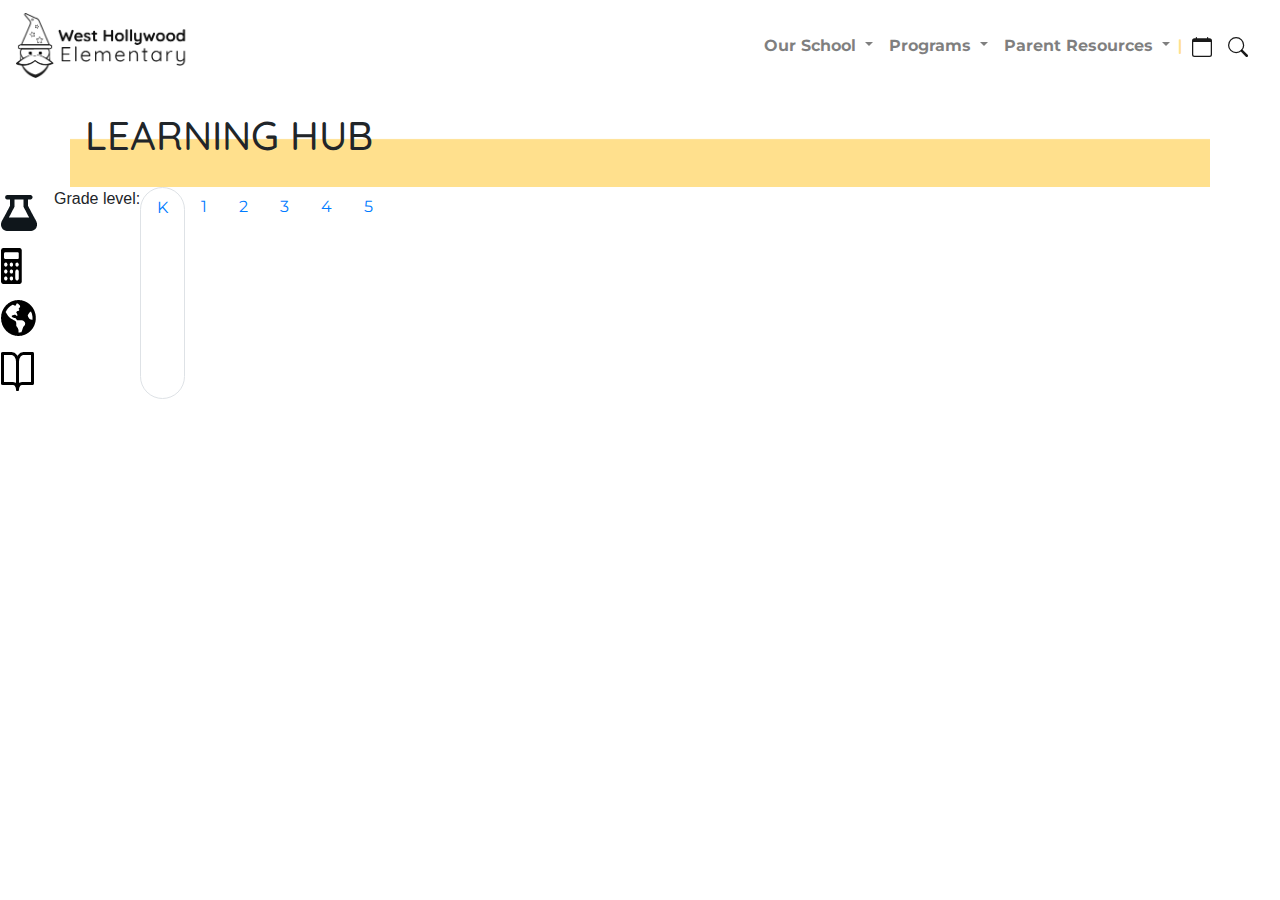
==== learninghub.html @ 89712e43 "learning hub test" ====
<!DOCTYPE html>
<html lang="en">
<head>
    <meta charset="UTF-8">
    <meta name="viewport" content="width=device-width, initial-scale=1.0">
    <link rel="stylesheet" href="css/learninghub.css">
    <link rel="stylesheet" href="https://stackpath.bootstrapcdn.com/bootstrap/4.5.2/css/bootstrap.min.css" integrity="sha384-JcKb8q3iqJ61gNV9KGb8thSsNjpSL0n8PARn9HuZOnIxN0hoP+VmmDGMN5t9UJ0Z" crossorigin="anonymous">
    <link href="https://fonts.googleapis.com/css2?family=Montserrat:ital,wght@0,300;0,400;0,500;0,600;0,700;1,300;1,400;1,500;1,600;1,700&family=Quicksand:wght@300;400;500;600;700&display=swap" rel="stylesheet">
    <link rel="stylesheet" href="https://unpkg.com/aos@next/dist/aos.css" />
    <title>West Hollywood Elementary | Learning Hub</title>
</head>
<body>
<!--navigation-->
<nav class="navbar navbar-expand-lg navbar-light sticky-top">
    <div class="d-flex flex-grow-1">
        <a class="navbar-brand d-none d-lg-inline-block" href="index.html">
            <img src="images/wizard-logo-drk.png" alt="wizard logo" class="wizard-logo">
        </a>
        <a class="navbar-brand-two mx-auto d-lg-none d-inline-block" href="#">
            <img src="images/wizard-logo-drk-mobile.png" alt="logo">
        </a>
        <div class="w-100 text-right">
            <button class="navbar-toggler" type="button" data-toggle="collapse" data-target="#myNavbar">
                <span class="navbar-toggler-icon"></span>
            </button>
        </div>
    </div>
    <div class="collapse navbar-collapse flex-grow-1 text-right" id="myNavbar">
        <ul class="navbar-nav ml-auto flex-nowrap">
            <li class="nav-item dropdown">
                <a class="nav-link dropdown-toggle" href="#" id="navbarDropdownMenuLink" role="button" data-toggle="dropdown" aria-haspopup="true" aria-expanded="false">
                  Our School
                </a>
                <div class="dropdown-menu" aria-labelledby="navbarDropdownMenuLink">
                  <a class="dropdown-item" href="#">About</a>
                  <a class="dropdown-item" href="#">Attendance</a>
                  <a class="dropdown-item" href="#">California Learning Standards</a>
                  <a class="dropdown-item" href="#">COVID-19</a>
                  <a class="dropdown-item" href="#">Dress Code and Rules</a>
                  <a class="dropdown-item" href="#">Enrollment and Registration</a>
                  <a class="dropdown-item" href="#">Parking</a>
                  <a class="dropdown-item" href="#">Teachers and Staff</a>  
                </div>
              </li>
              <li class="nav-item dropdown">
                  <a class="nav-link dropdown-toggle" href="#" id="navbarDropdownMenuLink" role="button" data-toggle="dropdown" aria-haspopup="true" aria-expanded="false">
                    Programs
                  </a>
                  <div class="dropdown-menu" aria-labelledby="navbarDropdownMenuLink">
                    <a class="dropdown-item" href="#">COVID-19 Challenges</a>
                    <a class="dropdown-item" href="#">Gardening</a>
                    <a class="dropdown-item" href="#">GATE/SPED</a>
                    <a class="dropdown-item" href="#">Music</a>
                    <a class="dropdown-item" href="#">Physical Education</a>
                    <a class="dropdown-item" href="#">Visual Arts</a>
                  </div>
                </li>
                <li class="nav-item dropdown">
                  <a class="nav-link dropdown-toggle" href="#" id="navbarDropdownMenuLink" role="button" data-toggle="dropdown" aria-haspopup="true" aria-expanded="false">
                    Parent Resources
                  </a>
                  <div class="dropdown-menu" aria-labelledby="navbarDropdownMenuLink">
                    <a class="dropdown-item" href="#">Common Core</a>
                    <a class="dropdown-item" href="#">Friends of WHE</a>
                    <a class="dropdown-item" href="#">News and Alerts</a>
                    <a class="dropdown-item" href="#">Parent Portal</a>
                    <a class="dropdown-item" href="#">Principal’s Newsletter</a>
                    <a class="dropdown-item" href="#">School Site Council</a>
                    <a class="dropdown-item" href="#">Virtual Learning Hub</a>
                  </div>
                </li>
        </ul>
    </div>
    <div class="yellowdivider">
        |
    </div>
    <!--calendar icon-->
    <a class="navbar-brand" href="#"> <svg width="1em" height="1em" viewBox="0 0 16 16" class="bi bi-calendar" fill="currentColor" xmlns="http://www.w3.org/2000/svg">
        <path fill-rule="evenodd" d="M3.5 0a.5.5 0 0 1 .5.5V1h8V.5a.5.5 0 0 1 1 0V1h1a2 2 0 0 1 2 2v11a2 2 0 0 1-2 2H2a2 2 0 0 1-2-2V3a2 2 0 0 1 2-2h1V.5a.5.5 0 0 1 .5-.5zM1 4v10a1 1 0 0 0 1 1h12a1 1 0 0 0 1-1V4H1z"/>
      </svg> 
    </a>
    <!--search icon-->
    <a class="navbar-brand" href="#"><svg width="1em" height="1em" viewBox="0 0 16 16" class="bi bi-search" fill="currentColor" xmlns="http://www.w3.org/2000/svg">
        <path fill-rule="evenodd" d="M10.442 10.442a1 1 0 0 1 1.415 0l3.85 3.85a1 1 0 0 1-1.414 1.415l-3.85-3.85a1 1 0 0 1 0-1.415z"/>
    <path fill-rule="evenodd" d="M6.5 12a5.5 5.5 0 1 0 0-11 5.5 5.5 0 0 0 0 11zM13 6.5a6.5 6.5 0 1 1-13 0 6.5 6.5 0 0 1 13 0z"/>
    </svg> 
    </a>
</nav>
<!--header-->
<div class="container bgheader">
    <h1>LEARNING HUB</h1>
</div>
<!--vertical nav-->
<div class="row">
    <ul class="nav flex-sm-column">
        <li class="nav-item">
        <a class="nav-link active" href="#"> <img src="images/icon-science.png" alt="science"> </a>
        </li>
        <li class="nav-item">
        <a class="nav-link" href="#"><img src="images/Icon-math.png" alt="math"></a>
        </li>
        <li class="nav-item">
        <a class="nav-link" href="#"><img src="images/Icon-socialstudies.png" alt="social studies"></a>
        </li>
        <li class="nav-item">
        <a class="nav-link" href="#" tabindex="-1" aria-disabled="true"><img src="images/Icon-english.png" alt="reading"></a>
        </li>
    </ul>
<!--tabs-->
    <ul class="nav nav-fill">
        <p>Grade level:</p>
        <li class="nav-item border">
        <a class="nav-link active" href="#">K</a>
        </li>
        <li class="nav-item">
        <a class="nav-link" href="#">1</a>
        </li>
        <li class="nav-item">
        <a class="nav-link" href="#">2</a>
        </li>
        <li class="nav-item">
        <a class="nav-link" href="#">3</a>
        </li>
        <li class="nav-item">
        <a class="nav-link" href="#">4</a>
        </li>
        <li class="nav-item">
        <a class="nav-link" href="#" tabindex="-1" aria-disabled="true">5</a>
        </li>
    </ul>
</div>
<!--script-->
<script src="https://code.jquery.com/jquery-3.5.1.slim.min.js" integrity="sha384-DfXdz2htPH0lsSSs5nCTpuj/zy4C+OGpamoFVy38MVBnE+IbbVYUew+OrCXaRkfj" crossorigin="anonymous"></script>
<script src="https://cdn.jsdelivr.net/npm/popper.js@1.16.1/dist/umd/popper.min.js" integrity="sha384-9/reFTGAW83EW2RDu2S0VKaIzap3H66lZH81PoYlFhbGU+6BZp6G7niu735Sk7lN" crossorigin="anonymous"></script>
<script src="https://stackpath.bootstrapcdn.com/bootstrap/4.5.2/js/bootstrap.min.js" integrity="sha384-B4gt1jrGC7Jh4AgTPSdUtOBvfO8shuf57BaghqFfPlYxofvL8/KUEfYiJOMMV+rV" crossorigin="anonymous"></script>
<script src="https://unpkg.com/aos@next/dist/aos.js"></script>
<script>
  AOS.init();
</script>
</body>
</html>
---- css/learninghub.css ----
/*text*/
h1, h2, h3, h4, h5 {font-family: 'Quicksand', sans-serif;}
body, a, .card-subtitle {font-family: 'Montserrat', sans-serif;}
/*background*/
body {
    background-color: #F8F8F8;
}
/*nav*/
.yellowdivider {
    color: #FFE08D;
    font-weight: 700;
    margin-right: 10px;
}
nav {
    font-family: 'Quicksand', sans-serif;
    font-weight: bold;
    background-color: rgb(255, 255, 255);
}
.wizard-logo {
    width: 175px;
}
/*vertical nav*/
.flex-column {
    background-color: #FFE08D;
}
/*header*/
.bgheader {
    background-image: url(../images/bgheader.png);
    background-repeat: no-repeat;
    background-position: center;
    background-size: cover;
    padding-top: 20px;
    padding-bottom: 20px;
}
/*tabs*/
.border {
    border: solid 1px  #FFE08D;
    border-radius: 100px;
}
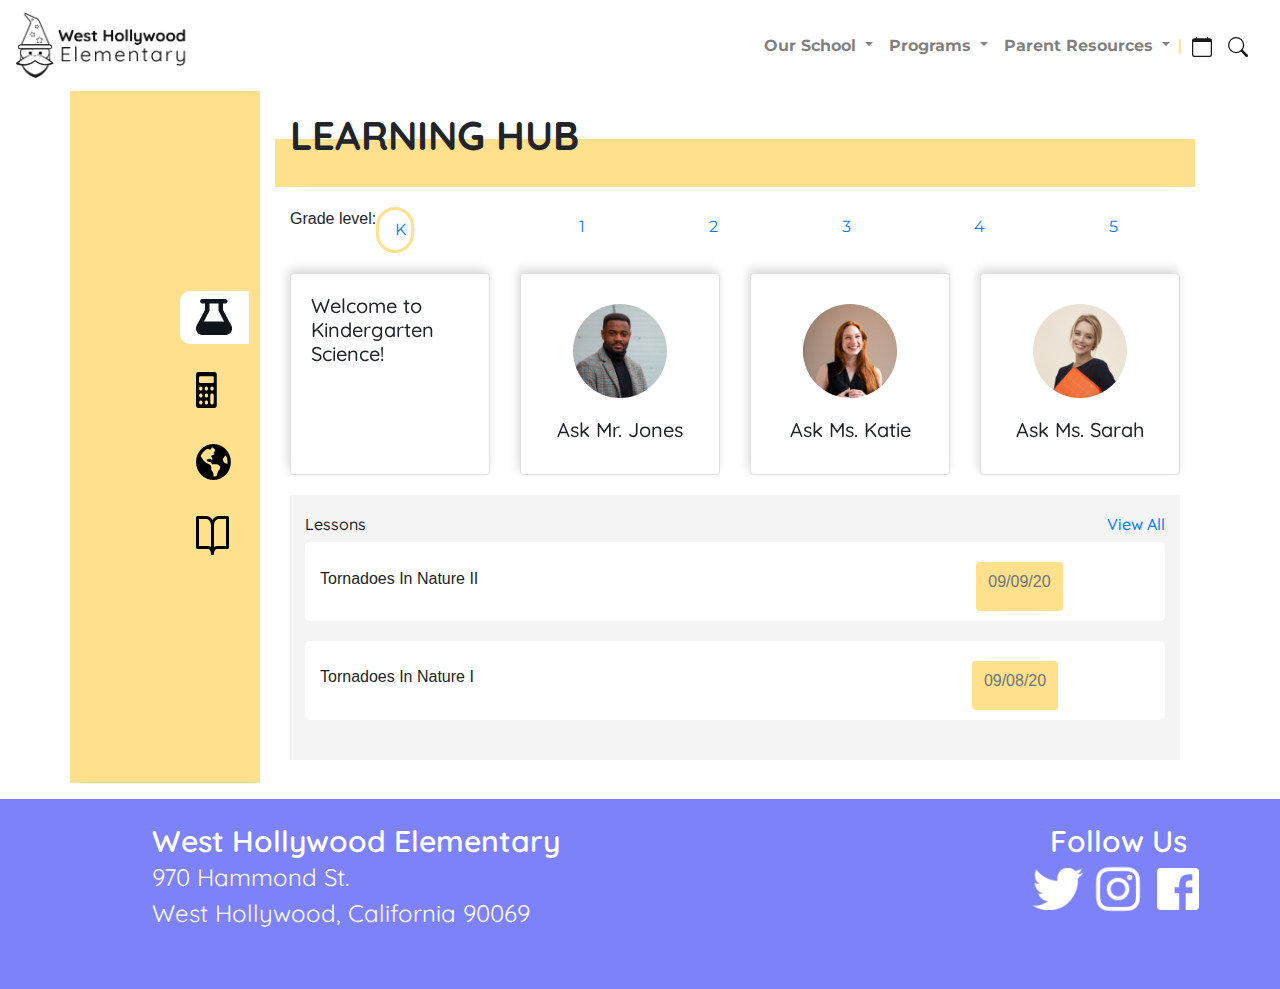
==== commit c24c9ad6: "learning center 80% there" ====
--- a/learninghub.html
+++ b/learninghub.html
@@ -10,7 +10,7 @@
     <title>West Hollywood Elementary | Learning Hub</title>
 </head>
 <body>
-<!--navigation-->
+<!--main navigation-->
 <nav class="navbar navbar-expand-lg navbar-light sticky-top">
     <div class="d-flex flex-grow-1">
         <a class="navbar-brand d-none d-lg-inline-block" href="index.html">
@@ -86,31 +86,43 @@
     </svg> 
     </a>
 </nav>
-<!--header-->
-<div class="container bgheader">
-    <h1>LEARNING HUB</h1>
-</div>
-<!--vertical nav-->
+<!--body columns 2 & 9-->
+<!--col 2-->
+<div class="container">
 <div class="row">
-    <ul class="nav flex-sm-column">
-        <li class="nav-item">
-        <a class="nav-link active" href="#"> <img src="images/icon-science.png" alt="science"> </a>
-        </li>
-        <li class="nav-item">
-        <a class="nav-link" href="#"><img src="images/Icon-math.png" alt="math"></a>
-        </li>
-        <li class="nav-item">
-        <a class="nav-link" href="#"><img src="images/Icon-socialstudies.png" alt="social studies"></a>
-        </li>
-        <li class="nav-item">
-        <a class="nav-link" href="#" tabindex="-1" aria-disabled="true"><img src="images/Icon-english.png" alt="reading"></a>
-        </li>
+  <div class="col-md-1 no-gutter"></div>
+  <div class="col-md-1">
+    <!--vertical nav-->
+    <ul class="nav flex-column paddingtop">
+      <li class="nav-item marginbottom">
+      <a class="nav-link active activebg" href="#"> <img src="images/icon-science.png" alt="science"> </a>
+      </li>
+      <li class="nav-item marginbottom">
+      <a class="nav-link" href="#"><img src="images/Icon-math.png" alt="math"></a>
+      </li>
+      <li class="nav-item marginbottom">
+      <a class="nav-link" href="#"><img src="images/Icon-socialstudies.png" alt="social studies"></a>
+      </li>
+      <li class="nav-item marginbottom">
+      <a class="nav-link" href="#" tabindex="-1" aria-disabled="true"><img src="images/Icon-english.png" alt="reading"></a>
+      </li>
     </ul>
-<!--tabs-->
+  </div>
+
+  <!--col 10-->
+  <div class="col-md-10 no-gutter">
+    <!--header-->
+    <div class="container bgheader marginbottom">
+      <h1 class="bold">LEARNING HUB</h1>
+    </div>
+
+    <div class="container">
+    <!--tabs-->
+    <div class="marginbottom">
     <ul class="nav nav-fill">
         <p>Grade level:</p>
-        <li class="nav-item border">
-        <a class="nav-link active" href="#">K</a>
+        <li class="nav-item">
+        <a class="nav-link active yellowcircle" href="#">K</a>
         </li>
         <li class="nav-item">
         <a class="nav-link" href="#">1</a>
@@ -128,6 +140,103 @@
         <a class="nav-link" href="#" tabindex="-1" aria-disabled="true">5</a>
         </li>
     </ul>
+    </div>
+  <!--div in div welcome/profiles-->
+  <div class="container marginbottom">
+  <div class="row">
+    <div class="card-deck">
+      <div class="card welcomebg cardshadow" data-aos="flip-up">
+        <div class="card-body">
+            <h5 class="card-title">Welcome to Kindergarten Science!</h5>
+        </div>
+      </div>
+
+      <div class="card text-center cardshadow cardbg" data-aos="flip-up">
+        <div class="profileimg">
+          <img src="images/mr-jones.png" alt="Mr. Jones" width="94px">
+        </div>
+        <div class="card-body">
+            <h5 class="card-title">Ask Mr. Jones</h5>
+        </div>
+      </div>
+      
+      <div class="card text-center cardshadow cardbg" data-aos="flip-up">
+        <div class="profileimg">
+          <img src="images/ms-katie.png" alt="Ms. Katie" width="94px">
+        </div>
+        <div class="card-body">
+            <h5 class="card-title">Ask Ms. Katie</h5>
+        </div>
+      </div>
+
+      <div class="card text-center cardshadow cardbg" data-aos="flip-up">
+        <div class="profileimg">
+          <img src="images/ms-sarah.png" alt="Ms. Sarah" width="94px">
+        </div>
+        <div class="card-body">
+            <h5 class="card-title">Ask Ms. Sarah</h5>
+        </div>
+      </div>
+    </div>
+  </div>
+  </div>
+  <!--lessons-->
+  <div class="greybg paddingtop20">
+    <div class="container">
+      <div class="row">
+        <div class="col-md-6">
+          <h6>Lessons</h6>
+        </div>
+        <div class="col-md-6">
+          <a href=""> <h6 class="text-right">View All</h6> </a>
+        </div>
+      </div>
+
+        <div class="container">
+          <div class="row marginbottom">
+            <div class="col-md-12 whitebg paddingaround align-items-center">
+              <p>Tornadoes In Nature II</p>
+              <button type="button" class="datebutton"><p class="text-muted">09/09/20</p></button>
+            </div>
+          </div>
+        </div>
+
+        <div class="container">
+          <div class="row marginbottom">
+            <div class="col-md-12 whitebg paddingaround align-items-center">
+              <p>Tornadoes In Nature I</p>
+              <button type="button" class="datebutton"><p class="text-muted">09/08/20</p></button>
+            </div>
+          </div>
+        </div>
+
+    </div>
+  </div>
+  </div>
+  </div>
+</div>
+</div>
+<!--footer-->
+<div>
+  <div id="footer">
+    <div class="footerAddy">
+      <div>
+        <img src="./images/wizard-logo.png" alt="">
+      </div>
+      <div>
+        <h3>West Hollywood Elementary</h3>
+        <p>970 Hammond St.<br/>West Hollywood, California 90069</p>
+      </div>
+    </div>
+    <div id="footerSocial">
+        <h3>Follow Us</h3>
+        <div class="socialIcons">
+          <a href="https://twitter.com/WestHollywoodE1"><img src="./images/Twitter.png" alt="Twitter"></a>
+          <a href="https://www.instagram.com/whewizards/"><img src="./images/Insta.png" alt="Instagram"></a>
+          <a href="https://www.facebook.com/WeHoElementary/"><img src="./images/facebook.png" alt="Facebook"></a>
+        </div>
+    </div>
+  </div>
 </div>
 <!--script-->
 <script src="https://code.jquery.com/jquery-3.5.1.slim.min.js" integrity="sha384-DfXdz2htPH0lsSSs5nCTpuj/zy4C+OGpamoFVy38MVBnE+IbbVYUew+OrCXaRkfj" crossorigin="anonymous"></script>
--- a/css/learninghub.css
+++ b/css/learninghub.css
@@ -1,5 +1,5 @@
 /*text*/
-h1, h2, h3, h4, h5 {font-family: 'Quicksand', sans-serif;}
+h1, h2, h3, h4, h5, h6 {font-family: 'Quicksand', sans-serif;}
 body, a, .card-subtitle {font-family: 'Montserrat', sans-serif;}
 /*background*/
 body {
@@ -14,15 +14,36 @@
 nav {
     font-family: 'Quicksand', sans-serif;
     font-weight: bold;
-    background-color: rgb(255, 255, 255);
+    background-color: white;
 }
 .wizard-logo {
     width: 175px;
 }
 /*vertical nav*/
-.flex-column {
+.col-md-1 {
     background-color: #FFE08D;
 }
+.paddingtop {
+    padding-top: 200px;
+    padding-bottom: 200px;
+}
+.activebg {
+    background-color: white;
+    border-top-left-radius: 10px;
+    border-bottom-left-radius: 10px;
+}
+
+/*gutter
+.no-gutters {
+    margin-right: 0;
+    margin-left: 0;
+  
+    > .col,
+    > [class*="col-"] {
+      padding-right: 0;
+      padding-left: 0;
+    }
+  } */
 /*header*/
 .bgheader {
     background-image: url(../images/bgheader.png);
@@ -32,8 +53,118 @@
     padding-top: 20px;
     padding-bottom: 20px;
 }
+.marginbottom {
+    margin-bottom: 20px;
+}
+.bold {
+    font-weight: bold;
+}
 /*tabs*/
-.border {
-    border: solid 1px  #FFE08D;
+.yellowcircle {
+    border: solid 3px #FFE08D;
     border-radius: 100px;
-}+    width: 10%;
+}
+/*lessons*/
+.greybg {
+    background-color: #F4F4F4;
+}
+.cardshadow  {
+    box-shadow: 2px 4px 10px rgba(0, 0, 0, 0.15);
+    box-shadow: -2px -4px 10px rgba(0, 0, 0, 0.15);
+}
+.paddingtop20 {
+    padding-top: 20px;
+    padding-bottom: 20px;
+}
+.whitebg {
+    background-color: white;
+}
+.paddingaround {
+    padding-top: 20px;
+    padding-bottom: 10px;
+    padding-left: 10px;
+    padding-right: 10px;
+    border-radius: 5px;
+    display: flex;
+}
+.profileimg {
+    padding-top: 30px;
+}
+.marginleft {
+    margin-left: 60%;
+}
+.datebutton {
+    display: inline-block;
+    text-align: center;
+    vertical-align: middle;
+    padding-top: 0.475rem;
+    padding-right: 0.75rem;
+    padding-left: 0.75rem;
+    font-size: 1rem;
+    border-radius: .25rem;
+    background-color: #FFE08D;
+    border: none;
+    margin-left: 60%;
+}
+.text-muted {
+    font-weight: lighter;
+}
+/*footer (yes this code is garbage)*/
+#footer {
+    height: auto;
+    background-color: #7E82F9;
+    background-image: url("../images/footer-ruler.png");
+    background-repeat: repeat-x;
+    background-position: bottom;
+    padding: 1rem 5% 50px 10%;
+    margin-top: 1em;
+    color: white;
+    font-family: 'Quicksand', sans-serif;
+    display: flex;
+    flex-direction: row;
+    flex-wrap: wrap;
+    justify-content: space-between;
+  }
+  
+  #footer h3, #footer p {
+    padding: 0;
+    margin: 0;
+  }
+  
+  #footer h3 {
+    font-size: 30px;
+    font-weight: 600;
+  }
+  
+  #footer p {
+    font-size: 24px;
+    font-weight: 400;
+  }
+  
+  .footerAddy {
+    display: flex;
+    flex-direction: row;
+  }
+  
+  .footerAddy img {
+    height: 6.5rem;
+  }
+  
+  .footerAddy>div, #footerSocial {
+    padding: .5rem;
+  }
+  
+  #footerSocial {
+    text-align: center;
+  }
+  
+  #footerSocial img {
+    padding: .25rem;
+  }
+  
+  .socialIcons {
+    display: flex;
+    flex-direction: row;
+    flex-wrap: wrap;
+  }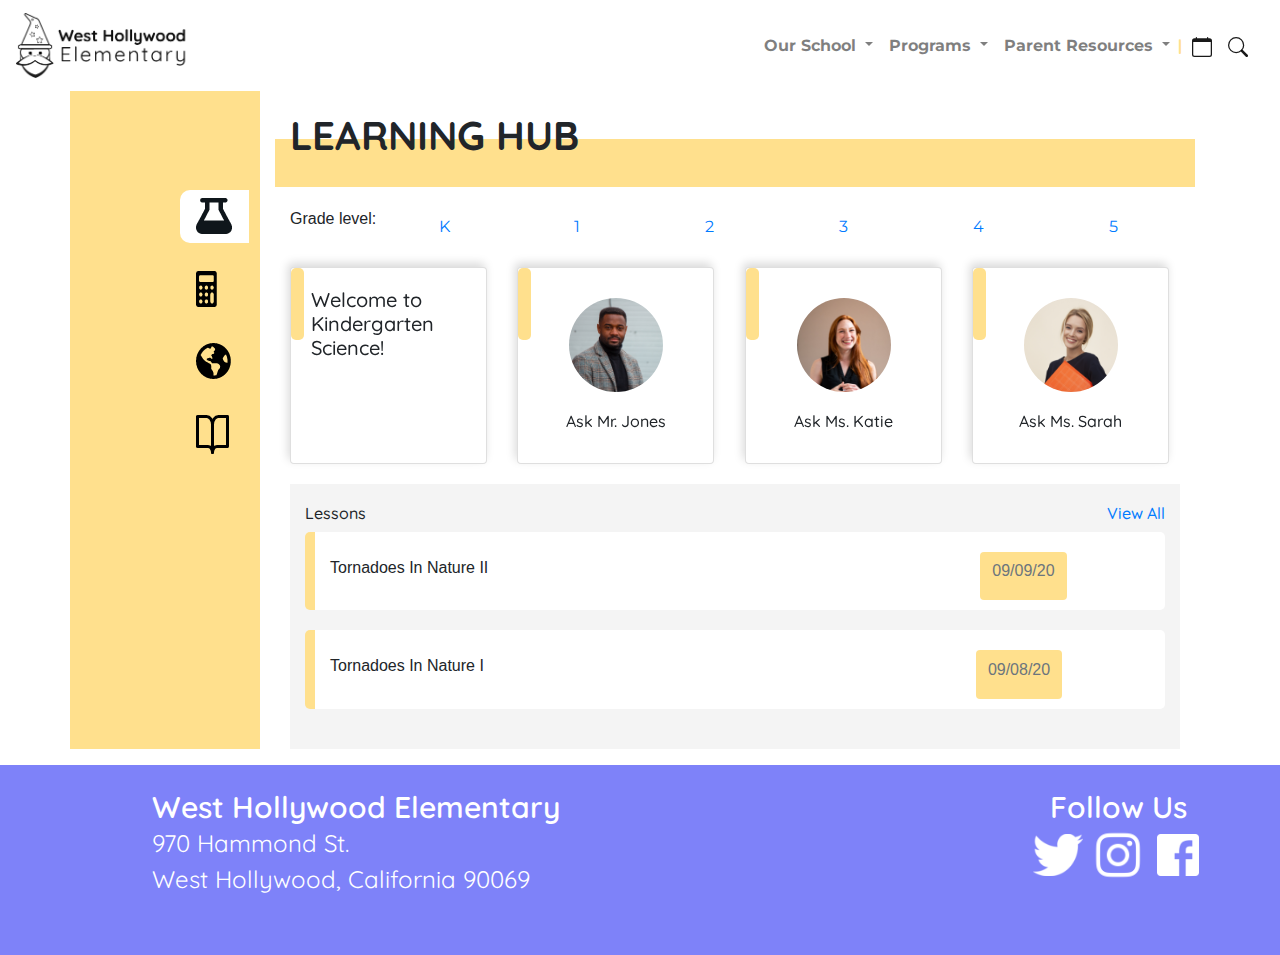
==== commit f292d873: "modal - COMPLETE!" ====
--- a/learninghub.html
+++ b/learninghub.html
@@ -122,7 +122,7 @@
     <ul class="nav nav-fill">
         <p>Grade level:</p>
         <li class="nav-item">
-        <a class="nav-link active yellowcircle" href="#">K</a>
+        <a class="nav-link active" href="#">K</a>
         </li>
         <li class="nav-item">
         <a class="nav-link" href="#">1</a>
@@ -145,41 +145,87 @@
   <div class="container marginbottom">
   <div class="row">
     <div class="card-deck">
-      <div class="card welcomebg cardshadow" data-aos="flip-up">
+      <div class="card yellowborder cardshadow" data-aos="flip-up">
         <div class="card-body">
             <h5 class="card-title">Welcome to Kindergarten Science!</h5>
         </div>
       </div>
 
-      <div class="card text-center cardshadow cardbg" data-aos="flip-up">
+      <div class="card yellowborder text-center cardshadow cardhover" data-aos="flip-up">
         <div class="profileimg">
           <img src="images/mr-jones.png" alt="Mr. Jones" width="94px">
         </div>
         <div class="card-body">
-            <h5 class="card-title">Ask Mr. Jones</h5>
+            <h6 class="card-title">Ask Mr. Jones</h6>
         </div>
       </div>
       
-      <div class="card text-center cardshadow cardbg" data-aos="flip-up">
+      <div class="card yellowborder text-center cardshadow cardhover" data-toggle="modal" data-target="#staticBackdrop" data-aos="flip-up">
         <div class="profileimg">
           <img src="images/ms-katie.png" alt="Ms. Katie" width="94px">
         </div>
         <div class="card-body">
-            <h5 class="card-title">Ask Ms. Katie</h5>
-        </div>
-      </div>
-
-      <div class="card text-center cardshadow cardbg" data-aos="flip-up">
+            <h6 class="card-title">Ask Ms. Katie</h6>
+        </div>
+      </div>
+
+      <div class="card yellowborder text-center cardshadow cardhover" data-aos="flip-up">
         <div class="profileimg">
           <img src="images/ms-sarah.png" alt="Ms. Sarah" width="94px">
         </div>
         <div class="card-body">
-            <h5 class="card-title">Ask Ms. Sarah</h5>
-        </div>
-      </div>
-    </div>
-  </div>
-  </div>
+            <h6 class="card-title">Ask Ms. Sarah</h6>
+        </div>
+      </div>
+    </div>
+  </div>
+  </div>
+  <!-- Modal -->
+<div class="modal fade" id="staticBackdrop" data-backdrop="static" data-keyboard="false" tabindex="-1" aria-labelledby="staticBackdropLabel" aria-hidden="true">
+  <div class="modal-dialog modal-lg">
+    <div class="modal-content">
+      <div class="modal-header">
+        <button type="button" class="close" data-dismiss="modal" aria-label="Close">
+          <span aria-hidden="true">&times;</span>
+        </button>
+      </div>
+      <div class="modal-body">
+        <div class="container-fluid">
+          <div class="row">
+          <div class="col-md-2 yellowborder"> 
+            <img src="images/ms-katie.png" alt="Ms. Katie" width="94px">
+          </div>
+          <div class="col-md-8">
+              <form>
+                <div class="form-group">
+                  <label for="exampleFormControlInput1"><h5>Ask Ms. Katie</h5></label>
+                  <input type="email" class="form-control" id="exampleFormControlInput1" placeholder="youremail@email.com">
+                </div>
+                <div class="form-group">
+                  <select class="form-control" id="exampleFormControlSelect1">
+                    <option>Topic</option>
+                    <option>English</option>
+                    <option>Math</option>
+                    <option>Science</option>
+                    <option>Social Studies</option>
+                    <option>Other</option>
+                  </select>
+                </div>
+                <div class="form-group">
+                  <textarea class="form-control" id="exampleFormControlTextarea1" rows="3" placeholder="Question…"></textarea>
+                </div>
+              </form>
+          </div>
+          <div class="col-md-2 vertalign">
+            <button type="button" class="btn btn-outline-warning">Send</button>
+          </div>
+          </div>
+        </div>
+      </div>
+    </div>
+  </div>
+</div>
+
   <!--lessons-->
   <div class="greybg paddingtop20">
     <div class="container">
--- a/css/learninghub.css
+++ b/css/learninghub.css
@@ -1,6 +1,6 @@
 /*text*/
 h1, h2, h3, h4, h5, h6 {font-family: 'Quicksand', sans-serif;}
-body, a, .card-subtitle {font-family: 'Montserrat', sans-serif;}
+body, a, .card-subtitle, .form-group {font-family: 'Montserrat', sans-serif;}
 /*background*/
 body {
     background-color: #F8F8F8;
@@ -24,7 +24,7 @@
     background-color: #FFE08D;
 }
 .paddingtop {
-    padding-top: 200px;
+    padding-top: 99px;
     padding-bottom: 200px;
 }
 .activebg {
@@ -59,12 +59,13 @@
 .bold {
     font-weight: bold;
 }
-/*tabs*/
+/*tabs
 .yellowcircle {
     border: solid 3px #FFE08D;
     border-radius: 100px;
     width: 10%;
-}
+} */
+
 /*lessons*/
 .greybg {
     background-color: #F4F4F4;
@@ -109,6 +110,25 @@
 }
 .text-muted {
     font-weight: lighter;
+}
+.yellowborder {
+    background-image: url(../images/yellow-border.png);
+    background-repeat: no-repeat;
+    background-position: top left;
+}
+.col-md-12 {
+    border-left: solid 10px #FFE08D;
+}
+.cardhover:hover {
+    box-shadow: none;
+}
+/*modal*/
+.vertalign {
+    display: flex;
+    align-items: flex-end;
+}
+#exampleFormControlSelect1 {
+    background-color: #FFE08D;
 }
 /*footer (yes this code is garbage)*/
 #footer {
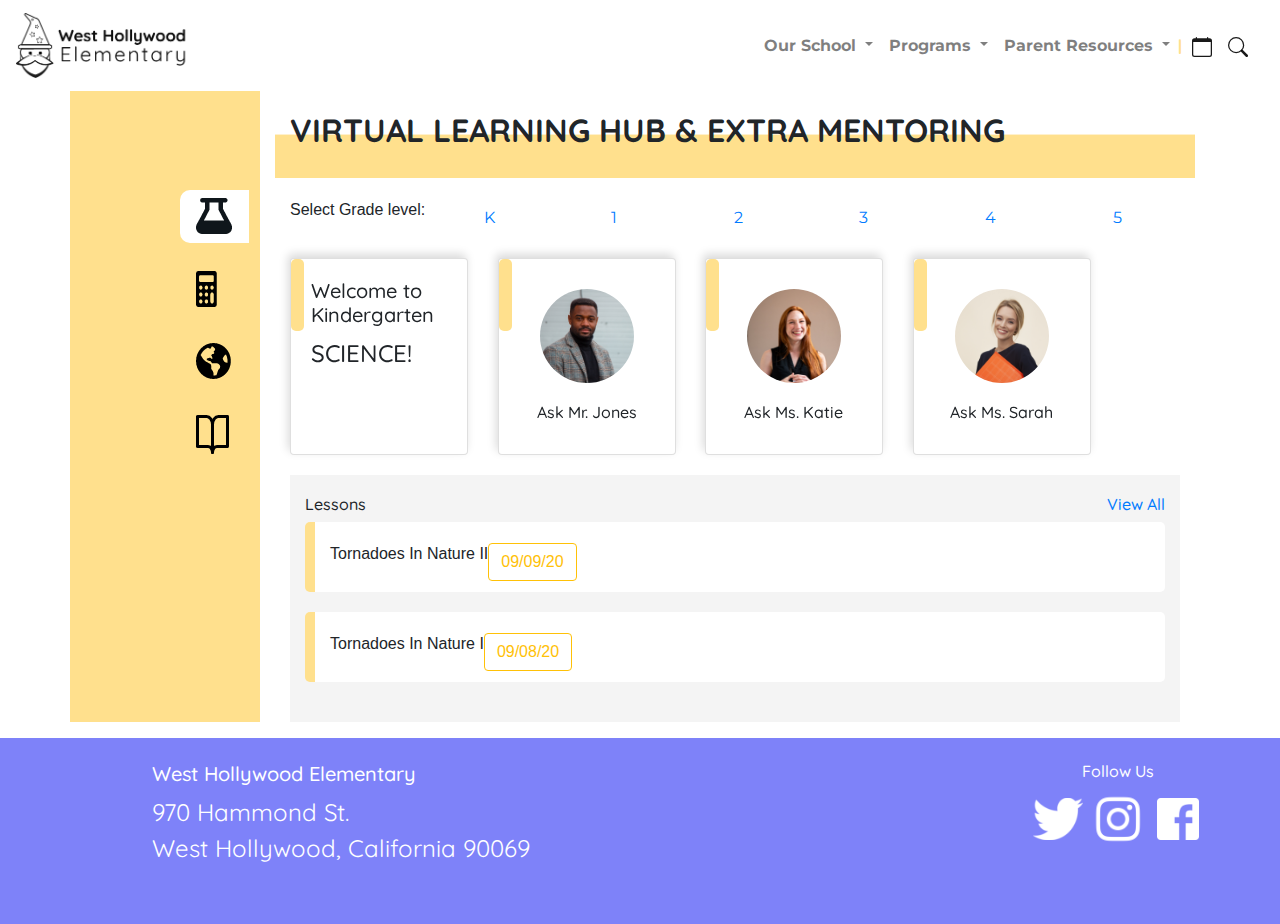
==== commit 6ea20a63: "tool tip!" ====
--- a/learninghub.html
+++ b/learninghub.html
@@ -7,7 +7,7 @@
     <link rel="stylesheet" href="https://stackpath.bootstrapcdn.com/bootstrap/4.5.2/css/bootstrap.min.css" integrity="sha384-JcKb8q3iqJ61gNV9KGb8thSsNjpSL0n8PARn9HuZOnIxN0hoP+VmmDGMN5t9UJ0Z" crossorigin="anonymous">
     <link href="https://fonts.googleapis.com/css2?family=Montserrat:ital,wght@0,300;0,400;0,500;0,600;0,700;1,300;1,400;1,500;1,600;1,700&family=Quicksand:wght@300;400;500;600;700&display=swap" rel="stylesheet">
     <link rel="stylesheet" href="https://unpkg.com/aos@next/dist/aos.css" />
-    <title>West Hollywood Elementary | Learning Hub</title>
+    <title>W. Hollywood Elementary| Virtual Learning Hub</title>
 </head>
 <body>
 <!--main navigation-->
@@ -95,16 +95,16 @@
     <!--vertical nav-->
     <ul class="nav flex-column paddingtop">
       <li class="nav-item marginbottom">
-      <a class="nav-link active activebg" href="#"> <img src="images/icon-science.png" alt="science"> </a>
+      <a class="nav-link active activebg" href="#"> <img src="images/icon-science.png" alt="science" data-toggle="tooltip" data-placement="right" title="Science"> </a>
       </li>
       <li class="nav-item marginbottom">
-      <a class="nav-link" href="#"><img src="images/Icon-math.png" alt="math"></a>
+      <a class="nav-link" href="#"><img src="images/Icon-math.png" alt="math" data-toggle="tooltip" data-placement="right" title="Math"></a>
       </li>
       <li class="nav-item marginbottom">
-      <a class="nav-link" href="#"><img src="images/Icon-socialstudies.png" alt="social studies"></a>
+      <a class="nav-link" href="#"><img src="images/Icon-socialstudies.png" alt="social studies" data-toggle="tooltip" data-placement="right" title="Social Studies"></a>
       </li>
       <li class="nav-item marginbottom">
-      <a class="nav-link" href="#" tabindex="-1" aria-disabled="true"><img src="images/Icon-english.png" alt="reading"></a>
+      <a class="nav-link" href="#" tabindex="-1" aria-disabled="true"><img src="images/Icon-english.png" alt="reading" data-toggle="tooltip" data-placement="right" title="Reading & Writing"></a>
       </li>
     </ul>
   </div>
@@ -113,14 +113,14 @@
   <div class="col-md-10 no-gutter">
     <!--header-->
     <div class="container bgheader marginbottom">
-      <h1 class="bold">LEARNING HUB</h1>
+      <h2 class="bold">VIRTUAL LEARNING HUB & EXTRA MENTORING</h2>
     </div>
 
     <div class="container">
     <!--tabs-->
     <div class="marginbottom">
     <ul class="nav nav-fill">
-        <p>Grade level:</p>
+        <p>Select Grade level:</p>
         <li class="nav-item">
         <a class="nav-link active" href="#">K</a>
         </li>
@@ -147,7 +147,8 @@
     <div class="card-deck">
       <div class="card yellowborder cardshadow" data-aos="flip-up">
         <div class="card-body">
-            <h5 class="card-title">Welcome to Kindergarten Science!</h5>
+            <h5 class="card-title marginbottom">Welcome to Kindergarten</h5>
+            <h4>SCIENCE!</h4>
         </div>
       </div>
 
@@ -180,7 +181,7 @@
     </div>
   </div>
   </div>
-  <!-- Modal -->
+  <!-- modal email-->
 <div class="modal fade" id="staticBackdrop" data-backdrop="static" data-keyboard="false" tabindex="-1" aria-labelledby="staticBackdropLabel" aria-hidden="true">
   <div class="modal-dialog modal-lg">
     <div class="modal-content">
@@ -225,7 +226,6 @@
     </div>
   </div>
 </div>
-
   <!--lessons-->
   <div class="greybg paddingtop20">
     <div class="container">
@@ -242,7 +242,7 @@
           <div class="row marginbottom">
             <div class="col-md-12 whitebg paddingaround align-items-center">
               <p>Tornadoes In Nature II</p>
-              <button type="button" class="datebutton"><p class="text-muted">09/09/20</p></button>
+              <button type="button" class="btn btn-outline-warning" data-toggle="modal" data-target="#staticVideo" data-video="https://www.youtube.com/watch?v=iMWoYPaQx0Q">09/09/20</button>
             </div>
           </div>
         </div>
@@ -251,7 +251,7 @@
           <div class="row marginbottom">
             <div class="col-md-12 whitebg paddingaround align-items-center">
               <p>Tornadoes In Nature I</p>
-              <button type="button" class="datebutton"><p class="text-muted">09/08/20</p></button>
+              <button type="button" class="btn btn-outline-warning">09/08/20</button>
             </div>
           </div>
         </div>
@@ -262,6 +262,24 @@
   </div>
 </div>
 </div>
+  <!-- Modal video-->
+  <div class="modal fade" id="staticVideo"  tabindex="-1" role="dialog" data-backdrop="static" data-keyboard="false" aria-labelledby="staticBackdropLabel" aria-hidden="true">
+    <div class="modal-dialog modal-dialog-centered modal-lg" role="document">
+      <div class="modal-content">
+        <div class="modal-header">
+          <button type="button" class="close" data-dismiss="modal" aria-label="Close">
+            <span aria-hidden="true">&times;</span>
+          </button>
+        </div>
+        <div class="modal-body  yellowborder">
+          <h5 class="marginbottom50"> Tornadoes In Nature II</h5>
+          <div class="embed-responsive embed-responsive-16by9">
+            <iframe class="embed-responsive-item" width="560" height="315" src="https://www.youtube.com/embed/iMWoYPaQx0Q" frameborder="0" allow="accelerometer; autoplay; clipboard-write; encrypted-media; gyroscope; picture-in-picture" allowfullscreen></iframe>
+          </div>
+        </div>
+      </div>
+    </div>
+  </div>
 <!--footer-->
 <div>
   <div id="footer">
@@ -270,12 +288,12 @@
         <img src="./images/wizard-logo.png" alt="">
       </div>
       <div>
-        <h3>West Hollywood Elementary</h3>
+        <h5>West Hollywood Elementary</h5>
         <p>970 Hammond St.<br/>West Hollywood, California 90069</p>
       </div>
     </div>
     <div id="footerSocial">
-        <h3>Follow Us</h3>
+        <h6>Follow Us</h6>
         <div class="socialIcons">
           <a href="https://twitter.com/WestHollywoodE1"><img src="./images/Twitter.png" alt="Twitter"></a>
           <a href="https://www.instagram.com/whewizards/"><img src="./images/Insta.png" alt="Instagram"></a>
@@ -292,5 +310,28 @@
 <script>
   AOS.init();
 </script>
+<script>
+  $(document).ready(function() {
+      // Set iframe attributes when the show instance method is called
+      $("#videoModal").on("show.bs.modal", function(event) {
+          let button = $(event.relatedTarget); // Button that triggered the modal
+          let url = button.data("video");      // Extract url from data-video attribute
+          $(this).find("iframe").attr({
+              src : url,
+              allow : "accelerometer; autoplay; encrypted-media; gyroscope; picture-in-picture"
+          });
+      });
+  
+      // Remove iframe attributes when the modal has finished being hidden from the user
+      $("#videoModal").on("hidden.bs.modal", function() {
+          $("#videoModal iframe").removeAttr("src allow");
+      });
+  });
+  </script>
+  <script>
+    $(function () {
+      $('[data-toggle="tooltip"]').tooltip()
+    })
+  </script>
 </body>
 </html>